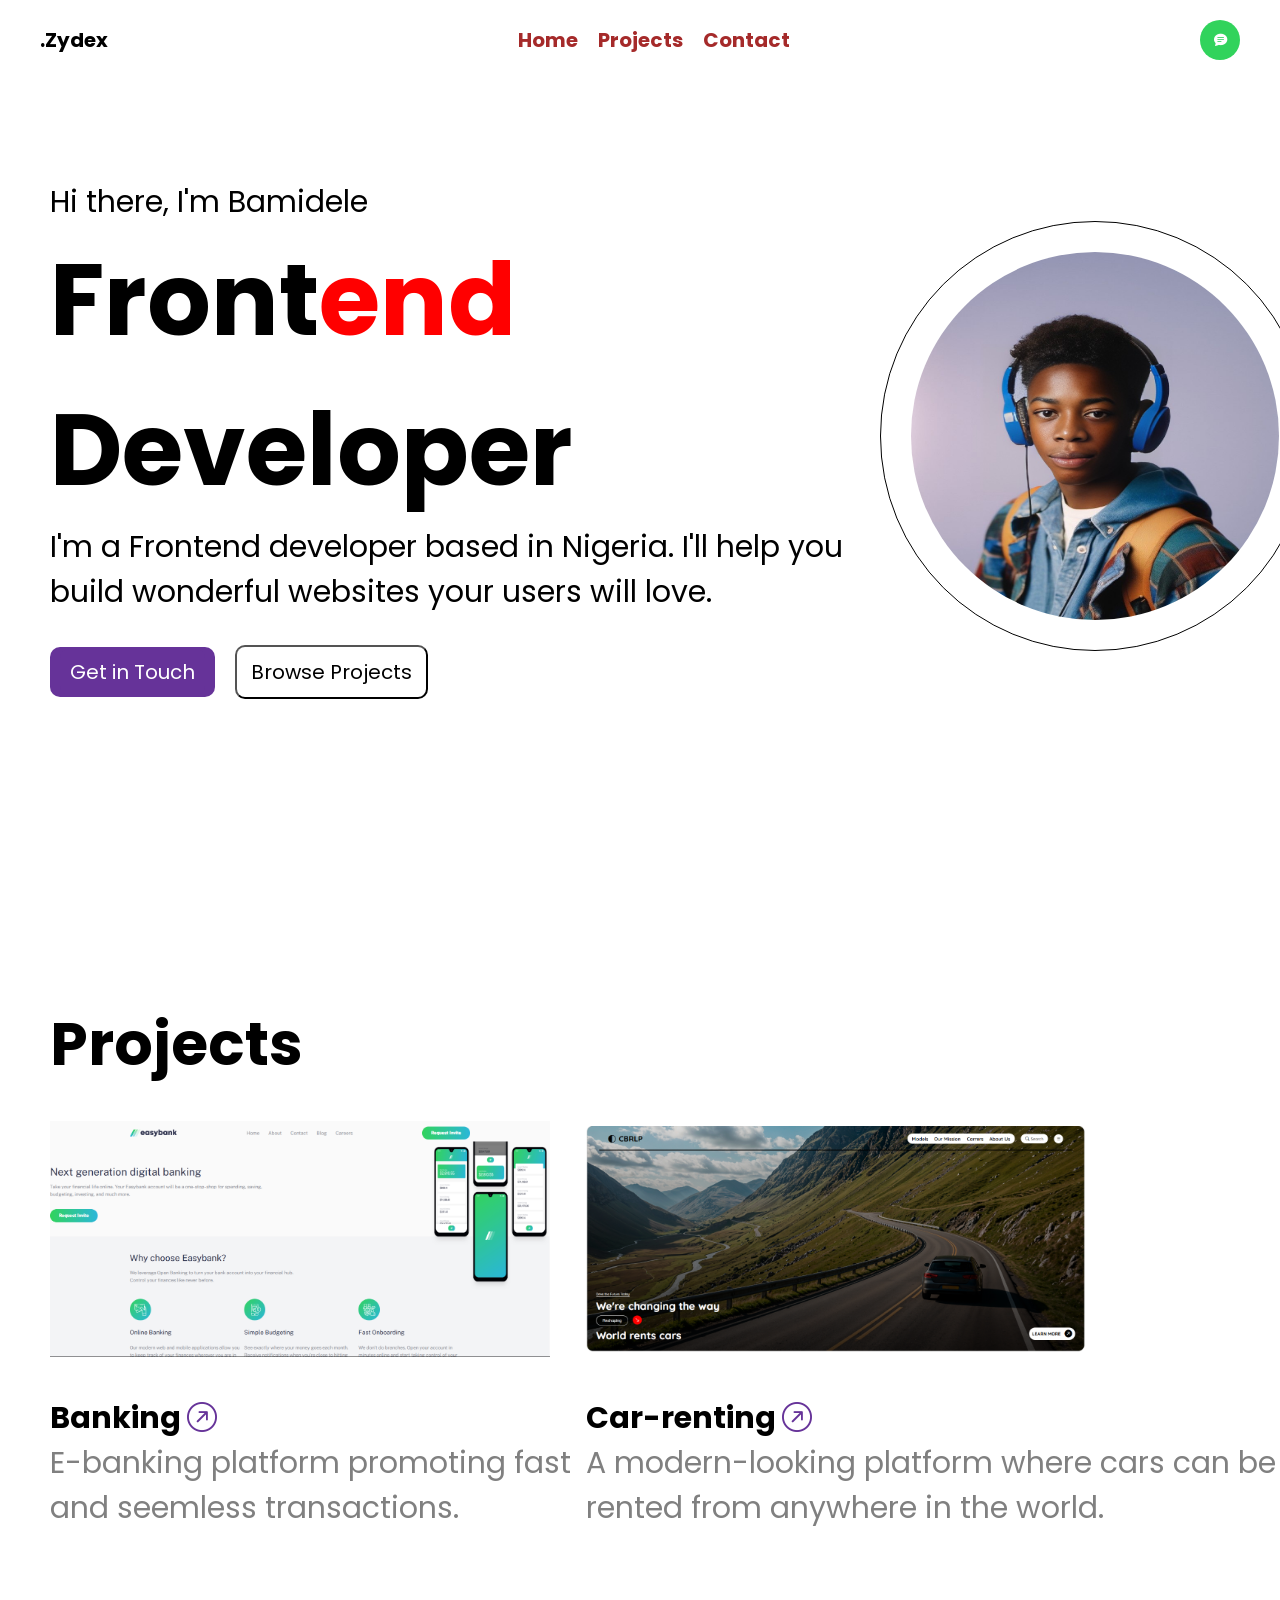
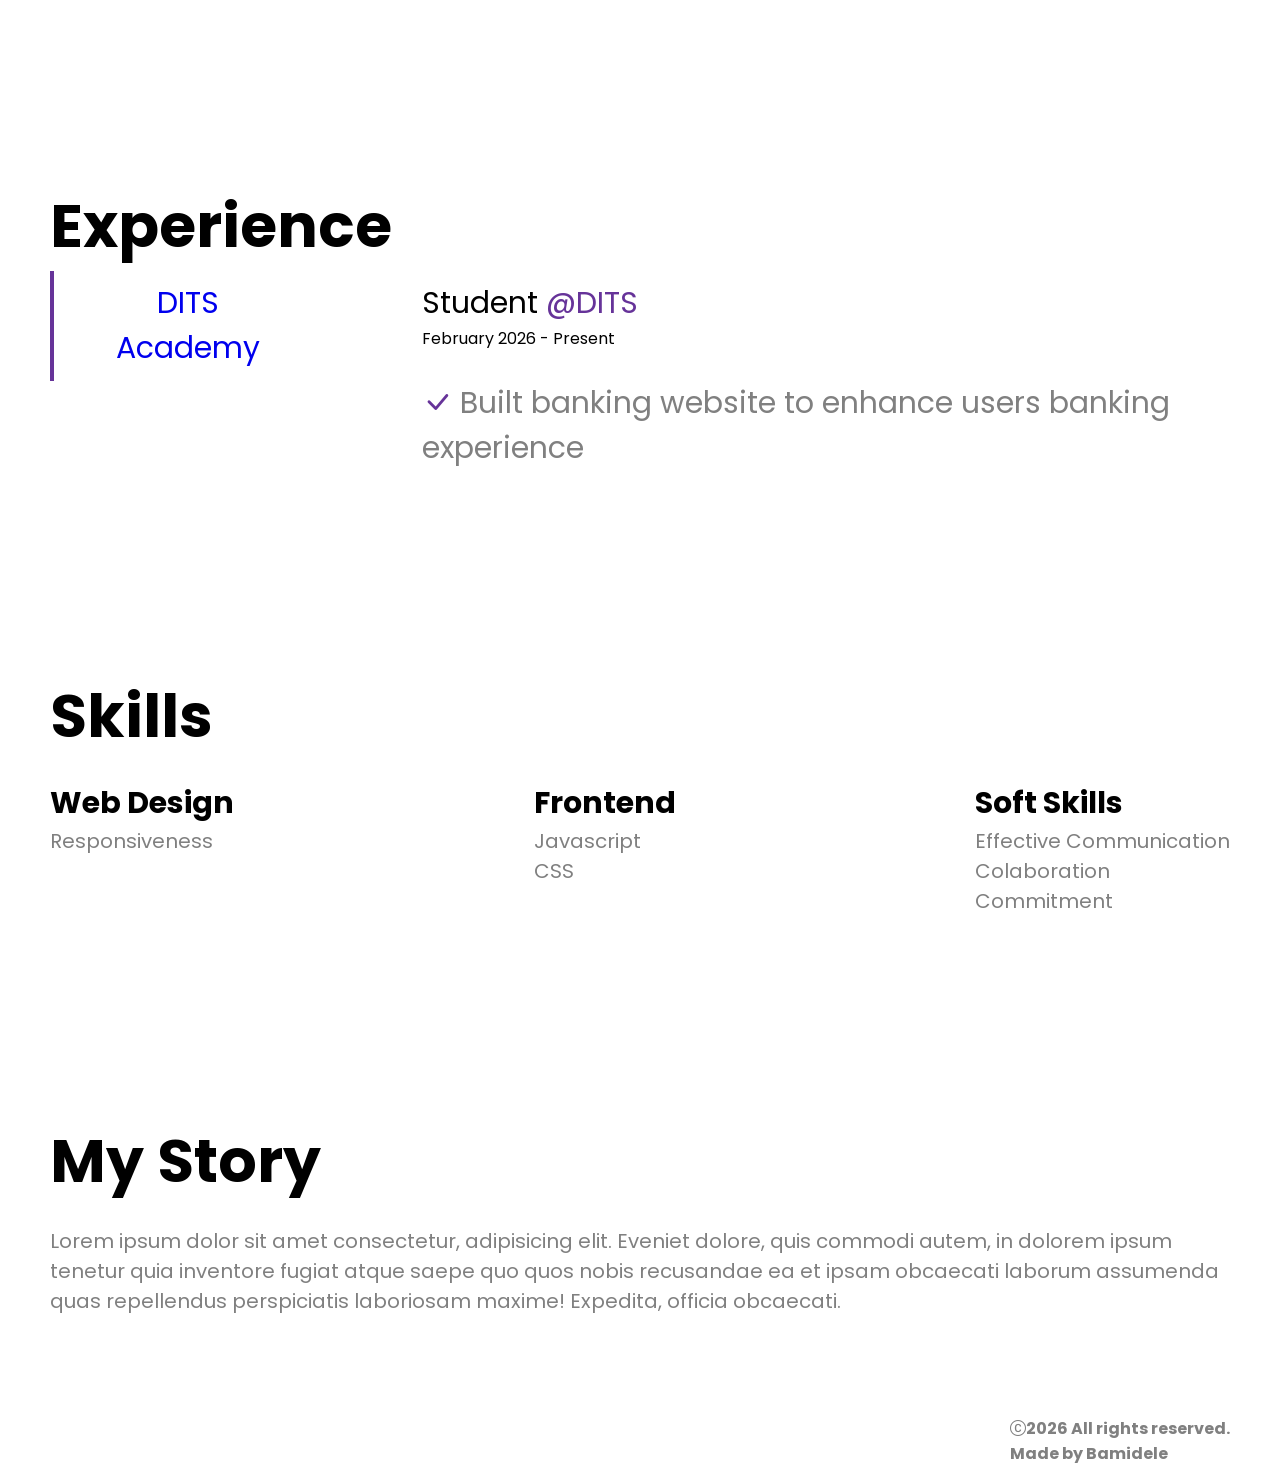
==== index.html @ c2c1f055 "renamed file" ====
<!DOCTYPE html>
<html lang="en">
<head>
    <meta charset="UTF-8">
    <meta name="viewport" content="width=device-width, initial-scale=1.0">
    <title>Frontend Developer</title>
    <link rel="stylesheet" href="Home-page.css">
</head>
<body>
    <header>
        <div class="container">
            <nav>
                <p><b>.Zydex</b></p>
                <ul class="nav-ul">
                    <li class="nav-link"><a href="index.html"><b>Home</b></a></li>
                    <li class="nav-link"><a href="Project-page.html"><b>Projects</b></a></li>
                    <li class="nav-link"><a href="Contact-Me-page.html"><b>Contact</b></a></li>
                </ul>
                <button class="chat"><a href="Contact-Me-page.html" class="btn"><i class="bi bi-chat-text-fill"></i></a></button>
            </nav>
        </div>
    </header>
    <section>
        <div class="welcome-section">
            <div class="welcome-text">
                <p>Hi there, I'm Bamidele</p>
                <h1>Front<span>end</span> Developer</h1>
                <p>I'm a Frontend developer based in Nigeria. I'll help you build wonderful websites your users will love.</p>
                <div class="welcome-btn">
                    <button class="touch"><a href="Contact-Me-page.html" class="touch">Get in Touch</a></button>
                    <button class="project"><a href="Project-page.html" class="project">Browse Projects</a></button>
                </div>
            </div>
            <div class="welcome-image">
                <img src="./images/d95f3b1d-aabc-4178-adc3-75d8a2a71013.jpg" alt="">
            </div>
        </div>
    </section>
    <section>
        <div class="project-section">
            <div class="heading">
                <h1>Projects</h1>
            </div>
            <div class="project-images">
                <div class="easybank">
                    <img src="./images/Capture.PNG" alt="">
                    <h2>Banking <a href="Responsiveness-assign.html"><i class="bi bi-arrow-up-right-circle"></i></a></h2>
                    <p>E-banking platform promoting fast and seemless transactions.</p>
                </div>
                <div class="cbrlp">
                    <img src="./images/CBRLP.PNG" alt="">
                    <h2>Car-renting <a href="CBRLP.html"><i class="bi bi-arrow-up-right-circle"></i></a></h2>
                    <p>A modern-looking platform where cars can be rented from anywhere in the world.</p>
                </div>
            </div>
        </div>
    </section>
    <section>
        <div class="experience-section">
            <h1>Experience</h1>
                <div class="info">
                    <button><a href="#">DITS Academy</a></button>
                        <div class="info-content">
                            <p class="dits">Student <span>@DITS</span></p>
                            <p class="date">February 2026 - Present</p>
                            <ul>
                                <li><i class="bi bi-check-lg"></i> Built banking website to enhance users banking experience</li>
                            </ul>
                        </div>
                </div>
        </div>
    </section>
    <section>
        <div class="skill-section">
            <h1>Skills</h1>
            <div class="skill-list">
                <div class="web-des">
                    <h2>Web Design</h2>
                    <p>Responsiveness</p>
                </div>
                <div class="front">
                    <h2>Frontend</h2>
                    <ul>
                        <li>Javascript</li>
                        <li>CSS</li>
                    </ul>
                </div>
                <div class="soft-skills">
                    <h2>Soft Skills</h2>
                    <ul>
                        <li>Effective Communication</li>
                        <li>Colaboration</li>
                        <li>Commitment</li>
                    </ul>
                </div>
            </div>
        </div>
    </section>
    <section>
        <div class="my-story-section">
            <div class="my-story">
                <h1>My Story</h1>
                <p>Lorem ipsum dolor sit amet consectetur, adipisicing elit. Eveniet dolore, quis commodi autem, in dolorem ipsum tenetur quia inventore fugiat atque saepe quo quos nobis recusandae ea et ipsam obcaecati laborum assumenda quas repellendus perspiciatis laboriosam maxime! Expedita, officia obcaecati.</p>
            </div>
        </div>
    </section>
    <footer>
        <div class="footer-container">
            <p><b><i class="bi bi-c-circle"></i>2026 All rights reserved.</b></p>
            <p><b>Made by Bamidele</b></p>
        </div>
    </footer>
    
</body>
</html>
---- Home-page.css ----
@import url("https://cdn.jsdelivr.net/npm/bootstrap-icons@1.13.1/font/bootstrap-icons.min.css");
@import url('https://fonts.googleapis.com/css2?family=Arimo:ital,wght@0,400..700;1,400..700&family=Inter:ital,opsz,wght@0,14..32,100..900;1,14..32,100..900&family=Poppins:ital,wght@0,100;0,200;0,300;0,400;0,500;0,600;0,700;0,800;0,900;1,100;1,200;1,300;1,400;1,500;1,600;1,700;1,800;1,900&family=Public+Sans:ital,wght@0,100..900;1,100..900&family=Quicksand:wght@300..700&family=Rubik:ital,wght@0,300..900;1,300..900&display=swap');
*{
    margin: 0;
    padding: 0;
    box-sizing: border-box;
    font-family: "Poppins", sans-serif;
}
body{
    position: relative;
}
nav{
    display: flex;
    justify-content: space-between;
    align-items: center;
    flex-wrap: wrap;
    padding: 20px 40px;
    font-size: 20px;
}
.nav-ul{
    display: flex;
    align-items: center;
    list-style: none;
    column-gap: 20px;
}
li a{
    text-decoration: none;
    color: brown;
}
.nav-link a:hover{
    color: rebeccapurple;
}
.chat{
    background-color: hsl(136, 65%, 51%);
    border-radius: 100px;
    border-style: none;
    width: 40px;
    height: 40px;
}
.container button:hover{
    background-color: hsla(136, 65%, 51%, 0.719)
}
.bi-chat-text-fill{
    color: white;
}
.welcome-section{
    display: flex;
    justify-content: space-between;
    align-items: center;
    padding: 100px 50px;
}
.welcome-text h1{
    font-size: 100px;
}
.welcome-text p{
    font-size: 30px;
    width: 830px;
}
.welcome-text span{
    color: red;
}
.welcome-btn{
    display: flex;
    align-items: center;
    column-gap: 20px;
    padding-top: 30px;
}
.touch{
    text-decoration: none;
    background-color: rebeccapurple;
    color: white;
    padding: 10px 10px;
    border-top-left-radius: 10px;
    border-top-right-radius: 10px;
    border-bottom-left-radius: 10px;
    border-bottom-right-radius: 10px;
    border-style: none;
    font-size: 20px;
}
.project{
    text-decoration: none;
    background-color: white;
    color: black;
    padding: 10px 7px;
    border-top-left-radius: 10px;
    border-top-right-radius: 10px;
    border-bottom-left-radius: 10px;
    border-bottom-right-radius: 10px;
    font-size: 20px;
}
.project:hover{
    background-color: black;
    color: white;
}
.touch:hover{
    background-color: rgb(57, 57, 92);
}
.welcome-image img{
    height: 430px;
    width: 430px;
    padding: 30px;
    border-radius: 430px;
    border: 1px solid;
}
.heading h1{
    font-size: 60px;
}
.easybank img{
    width: 500px;
    height: 300px;
    object-fit: contain;
}
.easybank p{
    font-size: 30px;
    color: gray;
}
.easybank h2{
    font-size: 30px;
}
.cbrlp img{
    width: 500px;
    height: 300px;
    object-fit: contain;
}
.cbrlp h2{
    font-size: 30px;
}
.cbrlp p{
    font-size: 30px;
    color: gray;
}
.bi-arrow-up-right-circle{
    color: rebeccapurple;
}
.bi-arrow-up-right-circle:hover{
    background-color: rgb(57, 57, 92);
}
.project-images{
    display: flex;
}
.project-section{
    padding: 200px 0px 50px 50px;
}
.experience-section h1{
    font-size: 60px;
}
.experience-section{
    padding: 200px 50px 0px 50px;
}
.info{
    display: flex;
    align-items: start;
    column-gap: 100px;
}
.info button{
    font-size: 30px;
    border-style: none;
    background-color: transparent;
    padding: 10px 40px;
    border-left: 4px solid rebeccapurple;
    color: rebeccapurple;
}
.dits{
    font-size: 30px;
}
.dits span{
    color: rebeccapurple;
}
.info-content{
    padding-top: 10px;
}
.info-content ul li{
    font-size: 30px;
    color: gray;
    list-style: none;
    padding-top: 30px;
}
.info button a{
    text-decoration: none;
}
.bi-check-lg{
    color: rebeccapurple;
}
.skill-section h1{
    font-size: 60px;
}
.skill-section{
    padding: 200px 50px 0px 50px;
}
.web-des p{
    color: gray;
}
.skill-list{
    display: flex;
    justify-content: space-between;
    align-items: start;
    font-size: 20px;
    padding-top: 20px;
}
.skill-list li{
    list-style: none;
    color: gray;
}
.my-story h1{
    font-size: 60px;
}
.my-story p{
    font-size: 20px;
    color: gray;
    padding-top: 20px;
}
.my-story-section{
    padding: 200px 50px 150px 50px;
}
.footer-container{
    position: absolute;
    bottom: 0;
    right: 50px;
    color: gray;
}
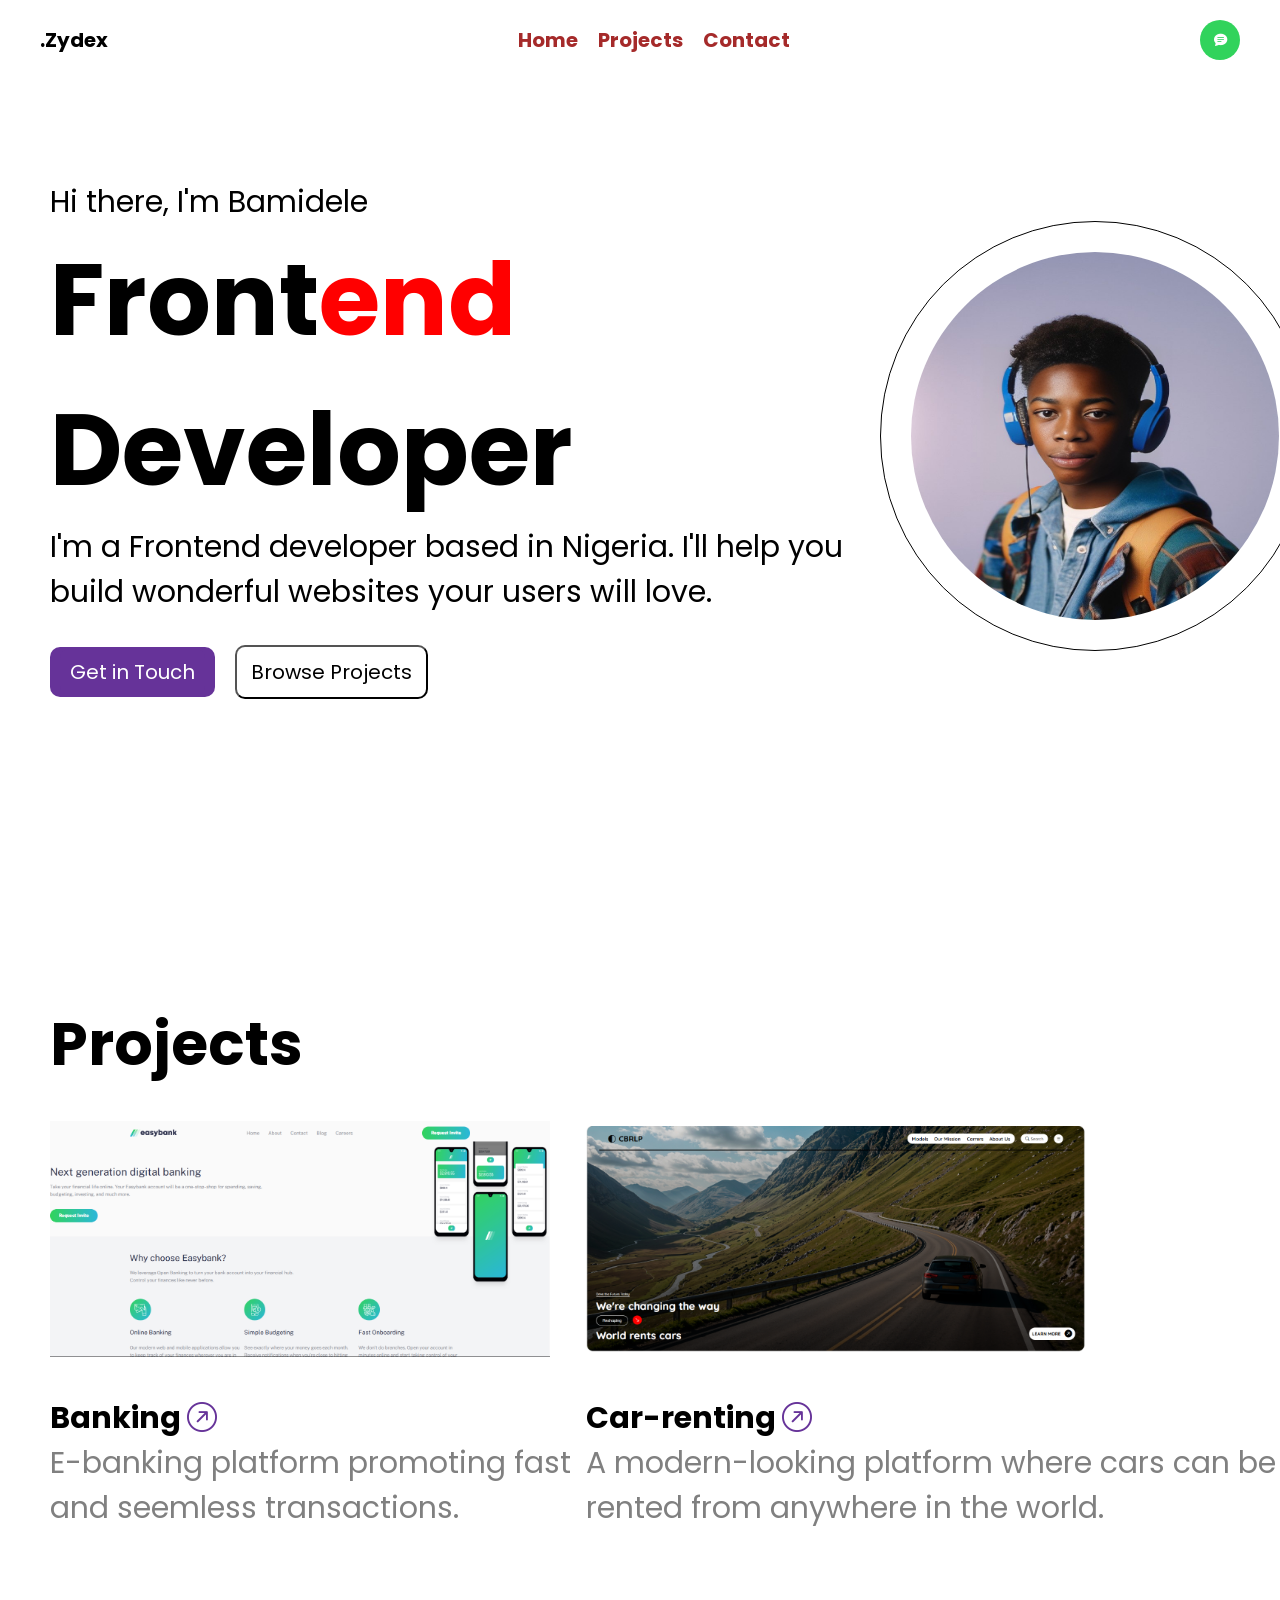
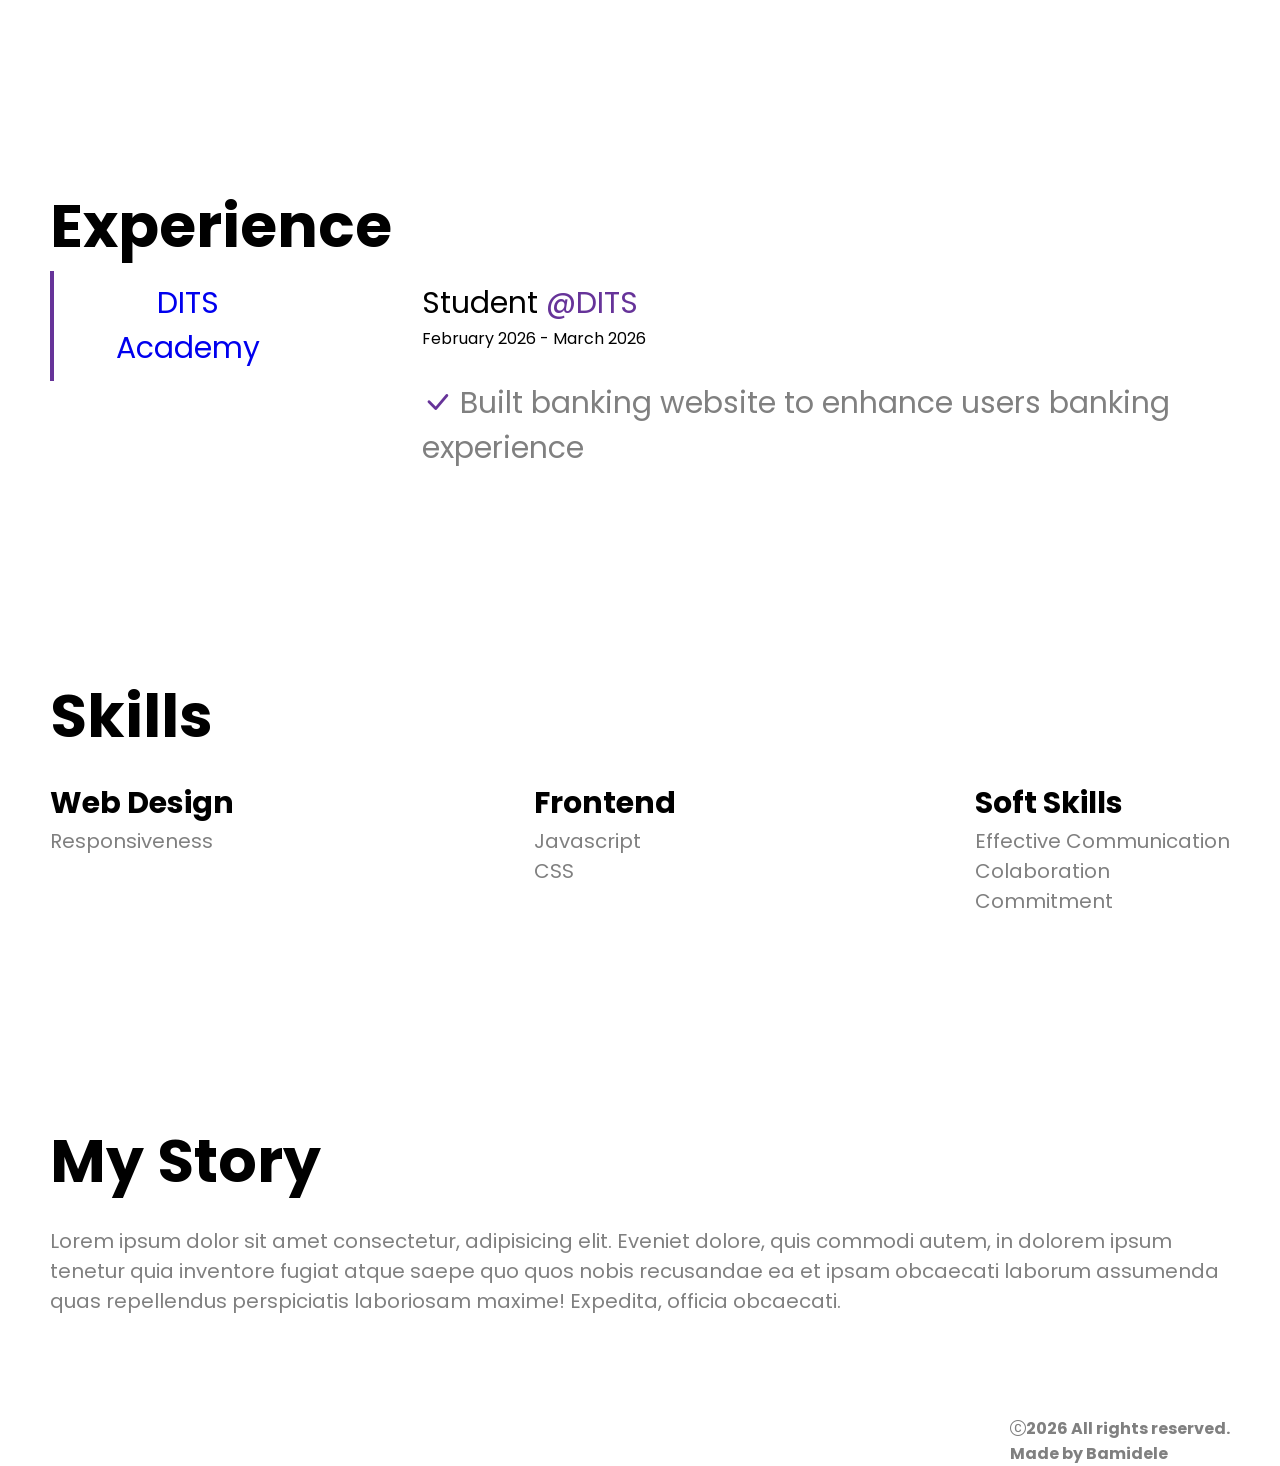
==== commit e4599fee: "responsiveness" ====
--- a/index.html
+++ b/index.html
@@ -11,6 +11,10 @@
         <div class="container">
             <nav>
                 <p><b>.Zydex</b></p>
+                <input type="checkbox" class="check" id="toggle">
+                <label for="toggle" class="hamburger" id="hamburger">
+                    <img src="./images/icon-hamburger.svg" alt="">
+                </label>    
                 <ul class="nav-ul">
                     <li class="nav-link"><a href="index.html"><b>Home</b></a></li>
                     <li class="nav-link"><a href="Project-page.html"><b>Projects</b></a></li>
@@ -44,12 +48,12 @@
             <div class="project-images">
                 <div class="easybank">
                     <img src="./images/Capture.PNG" alt="">
-                    <h2>Banking <a href="Responsiveness-assign.html"><i class="bi bi-arrow-up-right-circle"></i></a></h2>
+                    <h2>Banking <a href="https://easybank-xryt.vercel.app/"><i class="bi bi-arrow-up-right-circle"></i></a></h2>
                     <p>E-banking platform promoting fast and seemless transactions.</p>
                 </div>
                 <div class="cbrlp">
                     <img src="./images/CBRLP.PNG" alt="">
-                    <h2>Car-renting <a href="CBRLP.html"><i class="bi bi-arrow-up-right-circle"></i></a></h2>
+                    <h2>Car-renting <a href="https://cbrlp.vercel.app/"><i class="bi bi-arrow-up-right-circle"></i></a></h2>
                     <p>A modern-looking platform where cars can be rented from anywhere in the world.</p>
                 </div>
             </div>
@@ -62,7 +66,7 @@
                     <button><a href="#">DITS Academy</a></button>
                         <div class="info-content">
                             <p class="dits">Student <span>@DITS</span></p>
-                            <p class="date">February 2026 - Present</p>
+                            <p class="date">February 2026 - March 2026</p>
                             <ul>
                                 <li><i class="bi bi-check-lg"></i> Built banking website to enhance users banking experience</li>
                             </ul>
--- a/Home-page.css
+++ b/Home-page.css
@@ -16,6 +16,12 @@
     flex-wrap: wrap;
     padding: 20px 40px;
     font-size: 20px;
+}
+.check{
+    display: none;
+}
+.hamburger{
+    display: none;
 }
 .nav-ul{
     display: flex;
@@ -217,4 +223,178 @@
     bottom: 0;
     right: 50px;
     color: gray;
+}
+
+
+@media screen and (max-width: 870px){
+     nav .btn{
+        display: none;
+    }
+    .chat{
+        display: none;
+    }
+    .hamburger{
+        display: inline-block;
+        position: absolute;
+        top: 20px;
+        right: 20px;
+        cursor: pointer;
+    }
+    .hamburger img{
+        width: 35px;
+    }
+    .nav-ul{
+        flex-direction: column;
+        width: 90%;
+        margin: 0 auto;
+        padding: 10px 0;
+        margin-top: 40px;
+        background-color: hsl(136, 65%, 51%);
+        border: 1px solid skyblue;
+        border-radius: 10px;
+        transform: translateY(-200%); 
+        transition: all .5s;
+        z-index: 999;
+    }
+    .nav-ul li{
+        padding: 15px 0;
+        font-size: 20px;
+    }
+    li a{
+        color: hsl(233, 26%, 24%);
+        font-weight: 400;
+    }
+    li a:hover{
+        color: rebeccapurple;
+    }
+    nav ul li a:hover::before{
+        opacity: 0;
+    }
+    #toggle:checked ~ .nav-ul{
+        transform: translateY(1%); 
+    }
+    #toggle:checked ~ .hamburger{
+        border: 2px solid hsl(136, 65%, 51%);
+        border-radius: 7px;
+        padding: 4px;
+    }
+    nav p{
+        position: absolute;
+        top: 25px;
+        left: 0;
+        padding-left: 50px;
+    }
+}
+@media screen and (min-width: 501px) and (max-width: 1000px){
+    .welcome-section{
+        display: flex;
+        flex-direction: column;
+        justify-content: center;
+        align-items: center;
+        row-gap: 100px;
+        padding: 50px 0;
+        margin-left: 50px;
+        width: 750px;
+    }
+    .welcome-text p{
+        width: 700px;
+    }
+    .project-images{
+        display: flex;
+        flex-direction: column;
+        row-gap: 100px;
+    }
+    .easybank p{
+        width: 700px;
+    }
+    .cbrlp p{
+        width: 700px;
+    }
+}
+@media screen and (max-width: 500px){
+    nav{
+        margin-right: 20px;
+        width: 450px;
+    }
+    nav p{
+        position: absolute;
+        top: 17px;
+        left: 0;
+        padding-left: 25px;
+    }
+    section{
+        width: 440px;
+    }
+    p{
+        font-size: 25px;
+    }
+    .welcome-section{
+        display: flex;
+        flex-direction: column;
+        justify-content: center;
+        align-items: center;
+        row-gap: 100px;
+        padding: 50px 0;
+        margin-left: 10px;
+        width: 440px;
+    }
+    .welcome-text p{
+        width: 400px;
+        font-size: 30px;
+    }
+    .welcome-text h1{
+        font-size: 70px;
+        width: 40px;
+    }
+    .welcome-image img{
+        width: 350px;
+        height: 350px;
+        border-radius: 350px;
+    }
+    .project-section{
+        margin-right: 20px;
+        width: 450px;
+    }
+    .project-section h1{
+        font-size: 70px;
+    }
+    .project-images{
+        display: flex;
+        flex-direction: column;
+        row-gap: 100px;
+    }
+    .easybank img{
+        width: 400px;
+    }
+    .easybank p{
+        width: 400px;
+    }
+    .cbrlp img{
+        width: 400px;
+    }
+    .cbrlp p{
+        width: 400px;
+    }
+    .experience-section{
+        margin-right: 20px;
+        width: 450px;
+    }
+    .info{
+        display: flex;
+        flex-direction: column;
+        row-gap: 100px;
+    }
+    .skill-section{
+        margin-right: 20px;
+        width: 450px;
+    }
+    .skill-list{
+        display: flex;
+        flex-direction: column;
+        row-gap: 100px;
+    }
+    .my-story-section{
+        margin-right: 20px;
+        width: 450px;
+    }
 }
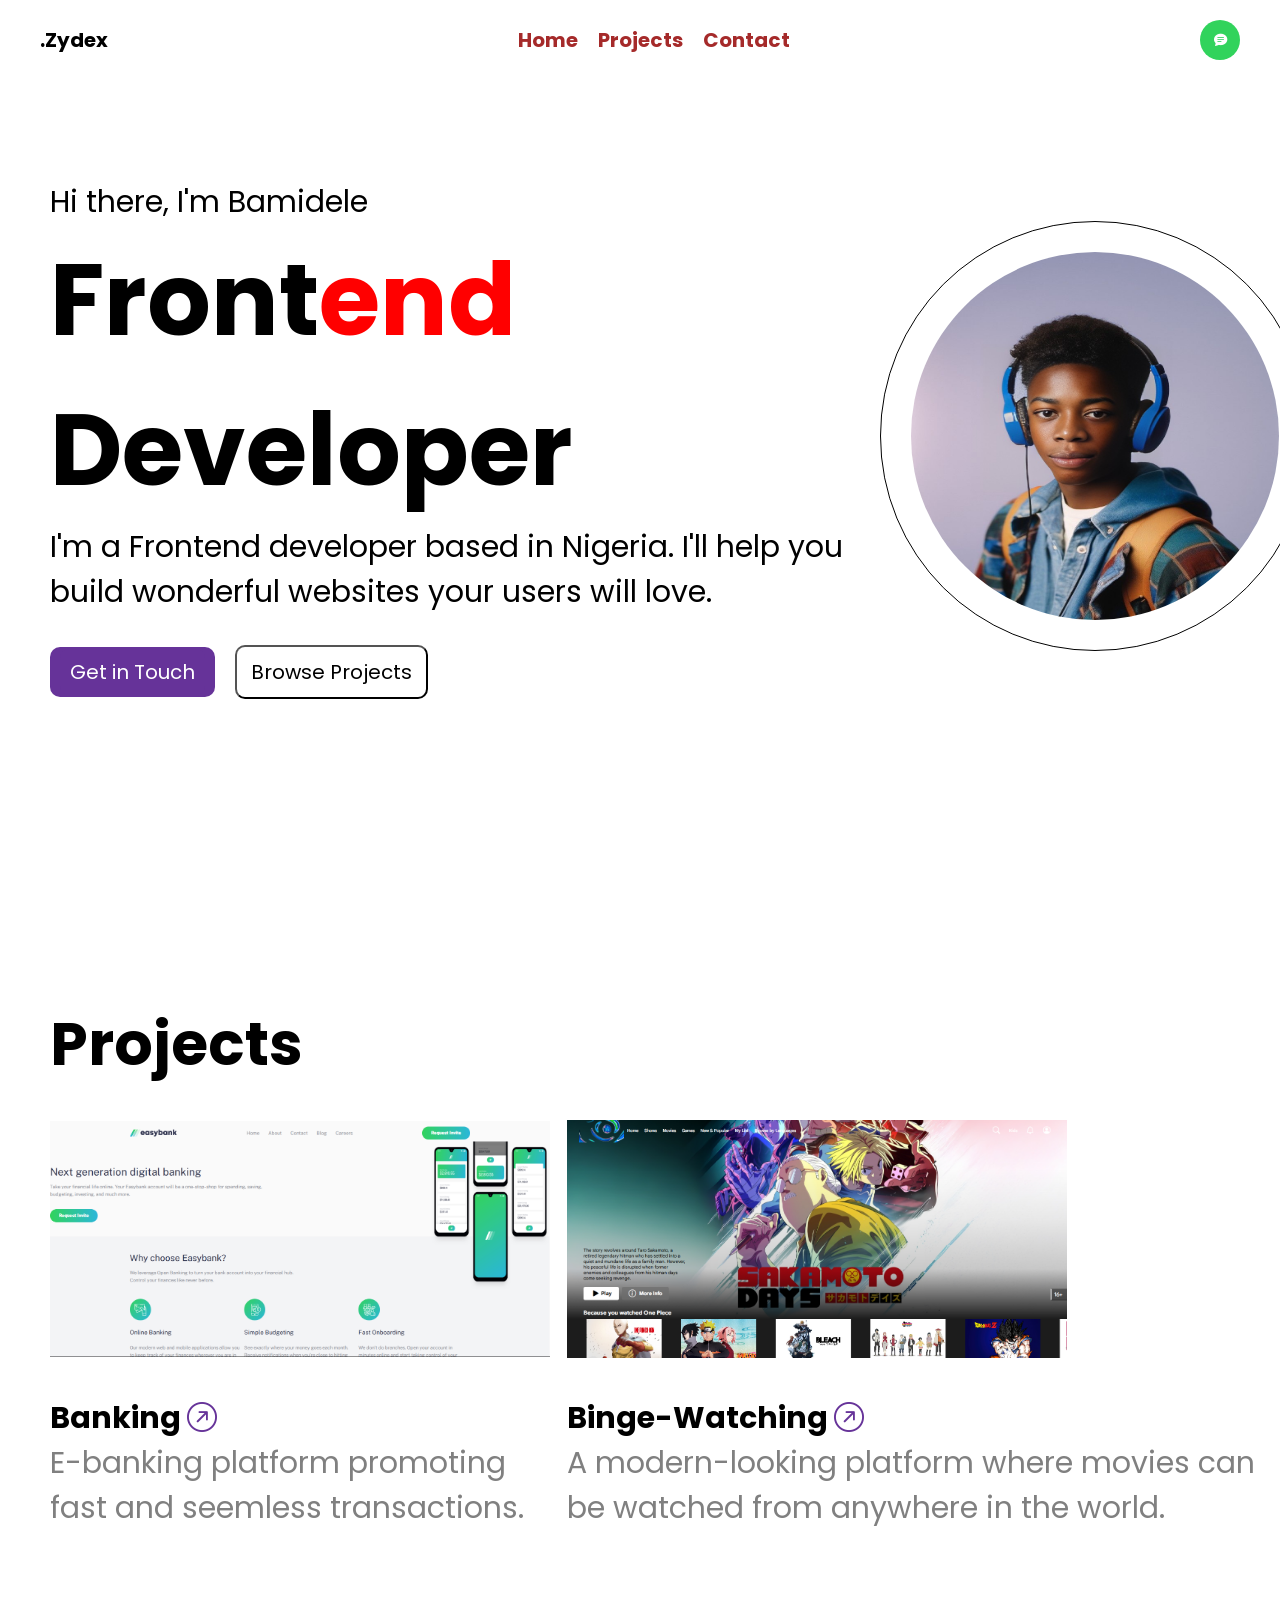
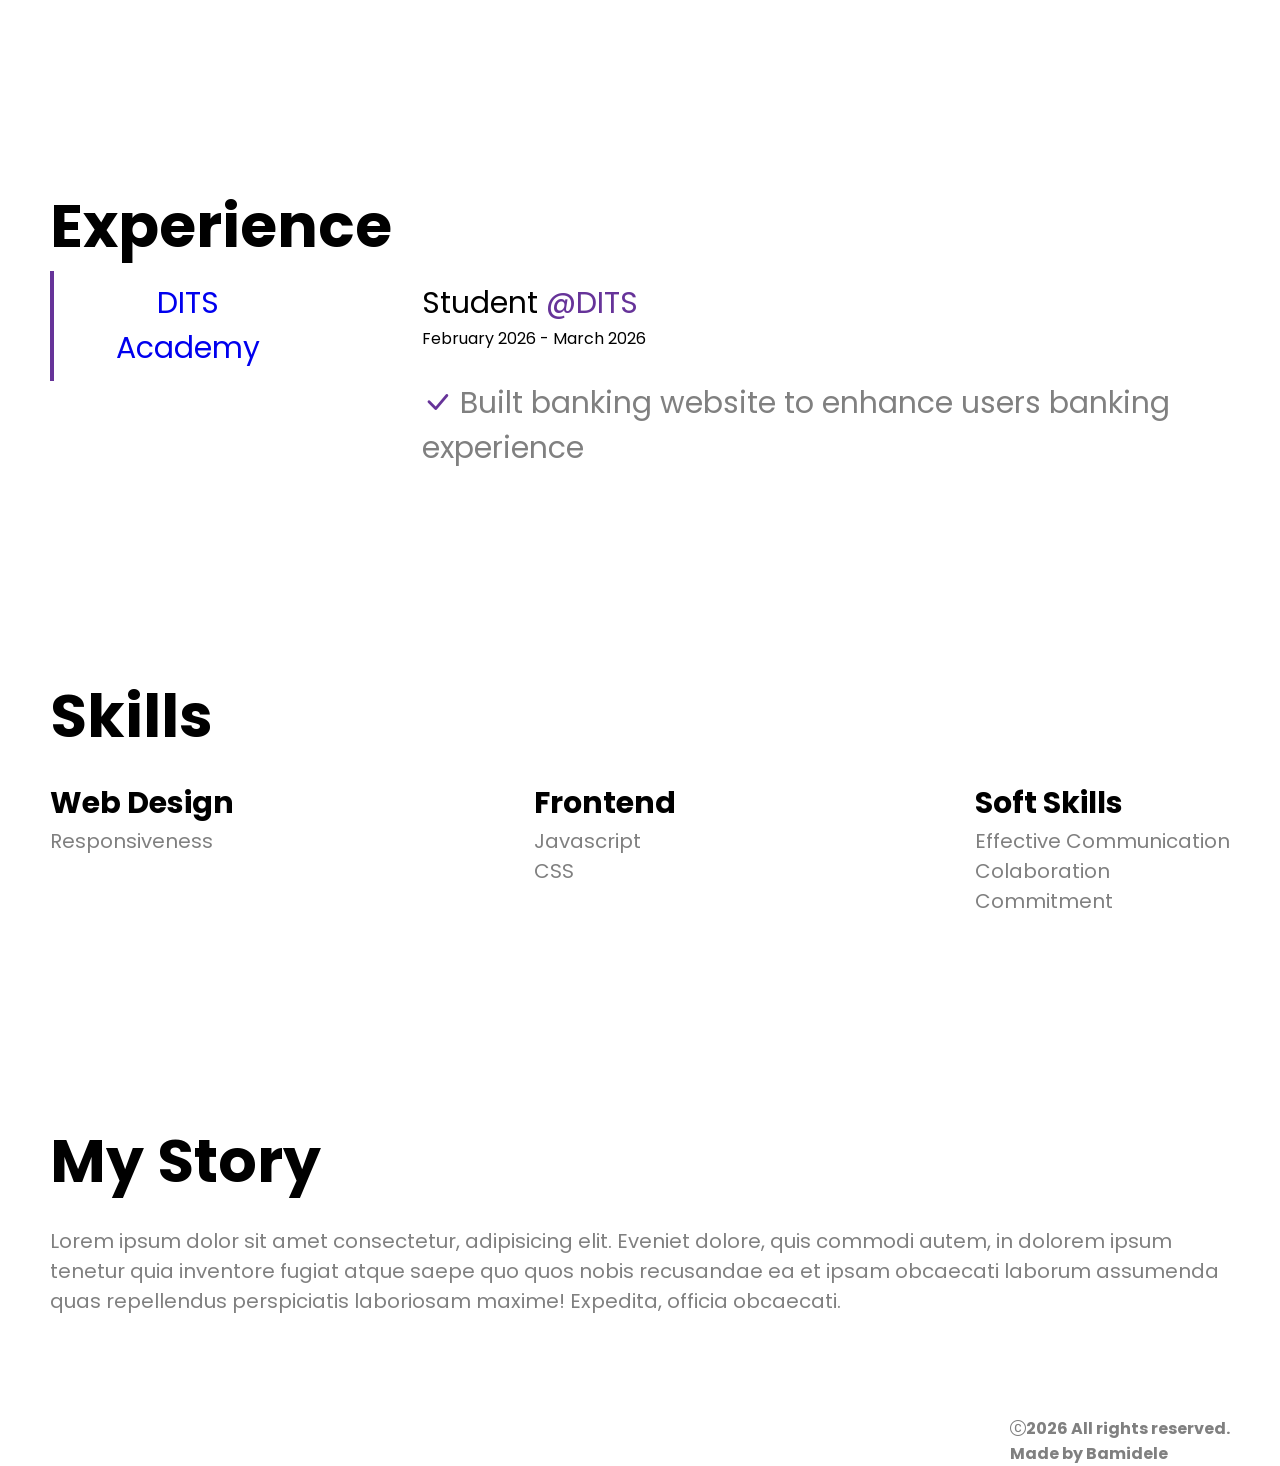
==== commit 55d8af5c: "Anihex" ====
--- a/index.html
+++ b/index.html
@@ -52,9 +52,9 @@
                     <p>E-banking platform promoting fast and seemless transactions.</p>
                 </div>
                 <div class="cbrlp">
-                    <img src="./images/CBRLP.PNG" alt="">
-                    <h2>Car-renting <a href="https://cbrlp.vercel.app/"><i class="bi bi-arrow-up-right-circle"></i></a></h2>
-                    <p>A modern-looking platform where cars can be rented from anywhere in the world.</p>
+                    <img src="./images/AniHex.PNG" alt="">
+                    <h2>Binge-Watching <a href="https://netflix-cyan-five-32.vercel.app/"><i class="bi bi-arrow-up-right-circle"></i></a></h2>
+                    <p>A modern-looking platform where movies can be watched from anywhere in the world.</p>
                 </div>
             </div>
         </div>
--- a/Home-page.css
+++ b/Home-page.css
@@ -312,21 +312,29 @@
     }
 }
 @media screen and (max-width: 500px){
+    body{
+        width: 350px;
+    }
+    .container{
+        width: 350px;
+    }
     nav{
-        margin-right: 20px;
-        width: 450px;
+        width: 350px;
+        padding-left: 10px;
+        padding-right: 0;
+    }
+    .nav-ul li{
+        font-size: 14px;
     }
     nav p{
         position: absolute;
         top: 17px;
         left: 0;
-        padding-left: 25px;
+        padding-left: 10px;
+        font-size: 14px;
     }
     section{
-        width: 440px;
-    }
-    p{
-        font-size: 25px;
+        width: 350px;
     }
     .welcome-section{
         display: flex;
@@ -334,67 +342,134 @@
         justify-content: center;
         align-items: center;
         row-gap: 100px;
-        padding: 50px 0;
-        margin-left: 10px;
-        width: 440px;
+        padding-top: 0;
+        padding-bottom: 50px;
+        padding-left: 10px;
+        padding-right: 0;
+        width: 350px;
+    }
+    .welcome-text{
+        margin-top: -50px;
+        position: relative;
+        z-index: -1;
     }
     .welcome-text p{
-        width: 400px;
-        font-size: 30px;
+        width: 300px;
+        font-size: 14px;
     }
     .welcome-text h1{
-        font-size: 70px;
+        font-size: 25px;
         width: 40px;
     }
+    .welcome-btn a{
+        font-size: 14px;
+    }
     .welcome-image img{
-        width: 350px;
-        height: 350px;
-        border-radius: 350px;
+        width: 250px;
+        height: 250px;
+        border-radius: 250px;
     }
     .project-section{
-        margin-right: 20px;
-        width: 450px;
+        width: 350px;
+        padding-left: 10px;
+        padding-right: 0;
+        padding-top: 100px;
     }
     .project-section h1{
-        font-size: 70px;
+        font-size: 25px;
+        padding-left: 20px;
     }
     .project-images{
         display: flex;
         flex-direction: column;
         row-gap: 100px;
+        padding-left: 20px;
+    }
+    .project-images h2{
+        font-size: 20px;
     }
     .easybank img{
-        width: 400px;
+        width: 250px;
     }
     .easybank p{
-        width: 400px;
+        width: 300px;
+        font-size: 14px;
     }
     .cbrlp img{
-        width: 400px;
+        width: 250px;
     }
     .cbrlp p{
-        width: 400px;
+        width: 300px;
+        font-size: 14px;
     }
     .experience-section{
-        margin-right: 20px;
-        width: 450px;
+        width: 350px;
+        padding-left: 10px;
+        padding-right: 0;
+        padding-top: 100px;
+    }
+    .experience-section h1{
+        font-size: 25px;
+        padding-left: 20px;
     }
     .info{
         display: flex;
         flex-direction: column;
         row-gap: 100px;
+        width: 300px;
+        padding-left: 20px;
+    }
+    .info a{
+        font-size: 14px;
+    }
+    .info-content p{
+        font-size: 14px;
+    }
+    .info-content ul li{
+        font-size: 14px;
     }
     .skill-section{
-        margin-right: 20px;
-        width: 450px;
+        width: 350px;
+        padding-left: 10px;
+        padding-right: 0;
+        padding-top: 100px;
+    }
+    .skill-section h1{
+        font-size: 25px;
+        padding-left: 20px;
     }
     .skill-list{
         display: flex;
         flex-direction: column;
         row-gap: 100px;
+        width: 300px;
+        padding-left: 20px;
+    }
+    .skill-list h2{
+        font-size: 20px;
+    }
+    .skill-list p{
+        font-size: 14px;
+    }
+    .skill-list ul li{
+        font-size: 14px;
     }
     .my-story-section{
-        margin-right: 20px;
-        width: 450px;
+        width: 350px;
+        padding-left: 10px;
+        padding-right: 0;
+        padding-top: 100px;
+    }
+    .my-story h1{
+        font-size: 25px;
+        padding-left: 20px;
+    }
+    .my-story p{
+        font-size: 14px;
+        width: 300px;
+        padding-left: 20px;
+    }
+    .footer-container p{
+        font-size: 14px;
     }
 }
